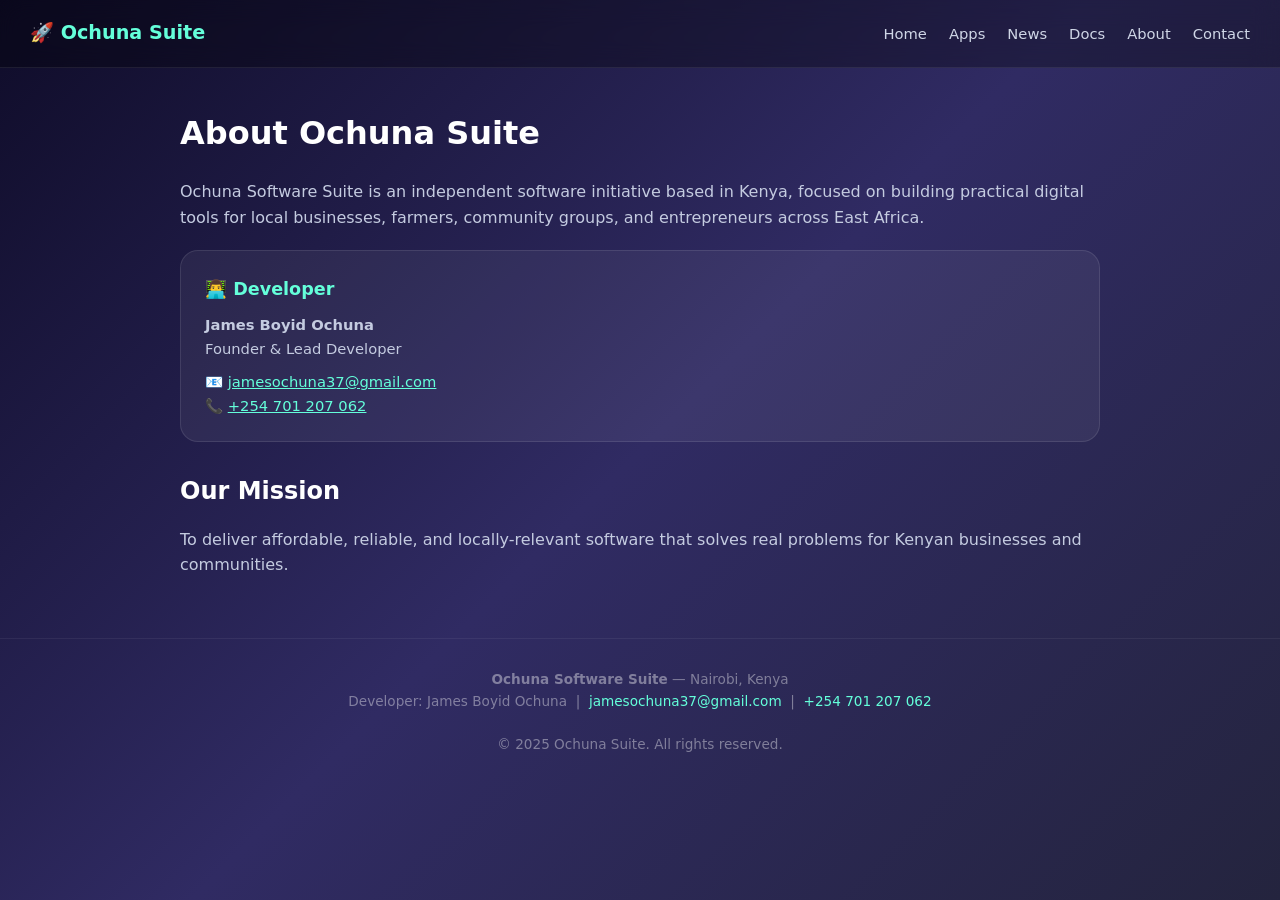
==== about.html @ acb23713 "Initial Ochuna Suite website" ====
<!DOCTYPE html>
<html lang="en">
<head>
<meta charset="UTF-8">
<meta name="viewport" content="width=device-width, initial-scale=1.0">
<title>About — Ochuna Suite</title>
<link rel="stylesheet" href="assets/style.css">
</head>
<body>
<nav>
  <div class="brand">🚀 Ochuna Suite</div>
  <ul>
    <li><a href="index.html">Home</a></li>
    <li><a href="apps.html">Apps</a></li>
    <li><a href="news.html">News</a></li>
    <li><a href="docs.html">Docs</a></li>
    <li><a href="about.html">About</a></li>
    <li><a href="contact.html">Contact</a></li>
  </ul>
</nav>
<div class="container">
<h1 style="margin-bottom:20px;">About Ochuna Suite</h1>
<p style="color:#c4cbe0; margin-bottom:20px;">
  Ochuna Software Suite is an independent software initiative based in Kenya,
  focused on building practical digital tools for local businesses, farmers,
  community groups, and entrepreneurs across East Africa.
</p>

<div class="card" style="margin-bottom:24px;">
  <h3>👨‍💻 Developer</h3>
  <p><strong>James Boyid Ochuna</strong></p>
  <p>Founder & Lead Developer</p>
  <p style="margin-top:10px;">
    📧 <a href="mailto:jamesochuna37@gmail.com" style="color:#64ffda;">jamesochuna37@gmail.com</a><br>
    📞 <a href="tel:+254701207062" style="color:#64ffda;">+254 701 207 062</a>
  </p>
</div>

<h2 style="margin:30px 0 16px;">Our Mission</h2>
<p style="color:#c4cbe0;">
  To deliver affordable, reliable, and locally-relevant software that solves
  real problems for Kenyan businesses and communities.
</p>
</div>
<footer>
  <strong>Ochuna Software Suite</strong> — Nairobi, Kenya<br>
  Developer: James Boyid Ochuna &nbsp;|&nbsp;
  <a href="mailto:jamesochuna37@gmail.com">jamesochuna37@gmail.com</a> &nbsp;|&nbsp;
  <a href="tel:+254701207062">+254 701 207 062</a>
  <br><br>
  © 2025 Ochuna Suite. All rights reserved.
</footer>
</body>
</html>
---- assets/style.css ----
* { margin:0; padding:0; box-sizing:border-box; }
body {
  font-family:'Segoe UI', system-ui, sans-serif;
  background:linear-gradient(135deg,#0f0c29,#302b63,#24243e);
  color:#fff; min-height:100vh; line-height:1.6;
}

/* Nav */
nav {
  display:flex; justify-content:space-between; align-items:center;
  padding:18px 30px; background:rgba(0,0,0,0.3);
  backdrop-filter:blur(12px); position:sticky; top:0; z-index:100;
  border-bottom:1px solid rgba(255,255,255,0.08);
}
nav .brand { font-weight:700; font-size:1.2rem; color:#64ffda; }
nav ul { display:flex; gap:22px; list-style:none; }
nav a {
  color:#cfd6e6; text-decoration:none; font-size:0.92rem;
  transition:color .2s;
}
nav a:hover, nav a.active { color:#64ffda; }

/* Container */
.container {
  max-width:960px; margin:40px auto; padding:0 20px;
}

/* Hero */
.hero {
  text-align:center; padding:60px 20px;
  background:rgba(255,255,255,0.04);
  border-radius:24px; border:1px solid rgba(255,255,255,0.08);
  margin-bottom:40px;
}
.hero h1 { font-size:2.4rem; margin-bottom:12px; }
.hero p { color:#a8b2d1; max-width:600px; margin:0 auto 24px; }

/* Cards */
.grid {
  display:grid; grid-template-columns:repeat(auto-fit,minmax(260px,1fr));
  gap:20px; margin-bottom:40px;
}
.card {
  background:rgba(255,255,255,0.06); border:1px solid rgba(255,255,255,0.1);
  border-radius:18px; padding:24px; transition:all .3s ease;
}
.card:hover {
  transform:translateY(-4px);
  border-color:#64ffda;
  box-shadow:0 0 25px rgba(100,255,218,0.12);
}
.card h3 { color:#64ffda; margin-bottom:10px; font-size:1.1rem; }
.card p { color:#c4cbe0; font-size:0.92rem; }

/* Buttons */
.btn {
  display:inline-block; padding:12px 26px; border-radius:12px;
  background:rgba(100,255,218,0.15); color:#64ffda;
  border:1px solid rgba(100,255,218,0.35);
  text-decoration:none; font-weight:600; font-size:0.9rem;
  transition:all .3s;
  cursor:pointer;
}
.btn:hover { background:rgba(100,255,218,0.25); transform:scale(1.03); }
.btn-outline {
  background:transparent; color:#cfd6e6;
  border:1px solid rgba(255,255,255,0.2);
}
.btn-outline:hover { border-color:#64ffda; color:#64ffda; }

/* News items */
.news-item {
  border-left:3px solid #64ffda; padding:14px 18px;
  background:rgba(255,255,255,0.03); margin-bottom:16px;
  border-radius:0 12px 12px 0;
}
.news-item .date { color:#64ffda; font-size:0.78rem; font-weight:600; }
.news-item h3 { margin:6px 0 8px; font-size:1.05rem; }
.news-item p { color:#b8c0d4; font-size:0.9rem; }

/* Footer */
footer {
  text-align:center; padding:30px 20px; margin-top:60px;
  color:rgba(255,255,255,0.4); font-size:0.85rem;
  border-top:1px solid rgba(255,255,255,0.06);
}
footer a { color:#64ffda; text-decoration:none; }
footer a:hover { text-decoration:underline; }

/* Forms */
form { display:grid; gap:14px; max-width:500px; margin:0 auto; }
input, textarea {
  width:100%; padding:12px 16px; border-radius:10px;
  background:rgba(255,255,255,0.06); border:1px solid rgba(255,255,255,0.12);
  color:#fff; font-family:inherit; font-size:0.92rem;
}
input:focus, textarea:focus {
  outline:none; border-color:#64ffda;
}

/* Mobile */
@media (max-width:600px) {
  nav { flex-direction:column; gap:12px; padding:14px; }
  nav ul { flex-wrap:wrap; justify-content:center; gap:14px; }
  .hero h1 { font-size:1.7rem; }
}
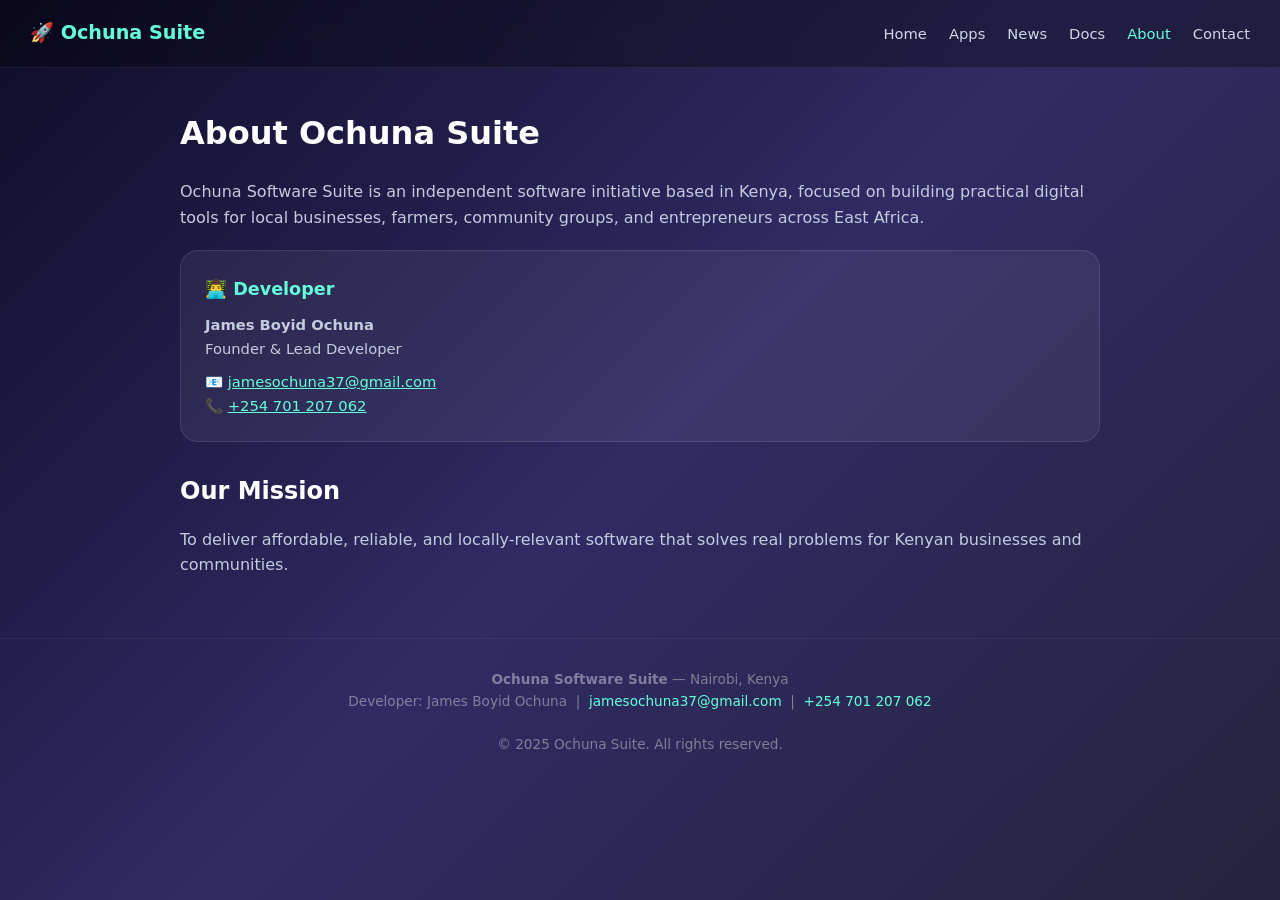
==== commit 3306b140: "Add PWA: manifest, service worker, icons, offline support" ====
--- a/about.html
+++ b/about.html
@@ -2,9 +2,14 @@
 <html lang="en">
 <head>
 <meta charset="UTF-8">
-<meta name="viewport" content="width=device-width, initial-scale=1.0">
+<meta name="viewport" content="width=device-width, initial-scale=1.0, viewport-fit=cover">
+<meta name="theme-color" content="#64ffda">
+<meta name="description" content="Ochuna Software Suite — practical software for Kenyan businesses, farmers and communities.">
 <title>About — Ochuna Suite</title>
 <link rel="stylesheet" href="assets/style.css">
+<link rel="icon" type="image/png" href="favicon.ico">
+<link rel="apple-touch-icon" href="assets/icons/apple-touch-icon.png">
+<link rel="manifest" href="manifest.json">
 </head>
 <body>
 <nav>
@@ -50,5 +55,6 @@
   <br><br>
   © 2025 Ochuna Suite. All rights reserved.
 </footer>
+<script src="assets/main.js"></script>
 </body>
 </html>
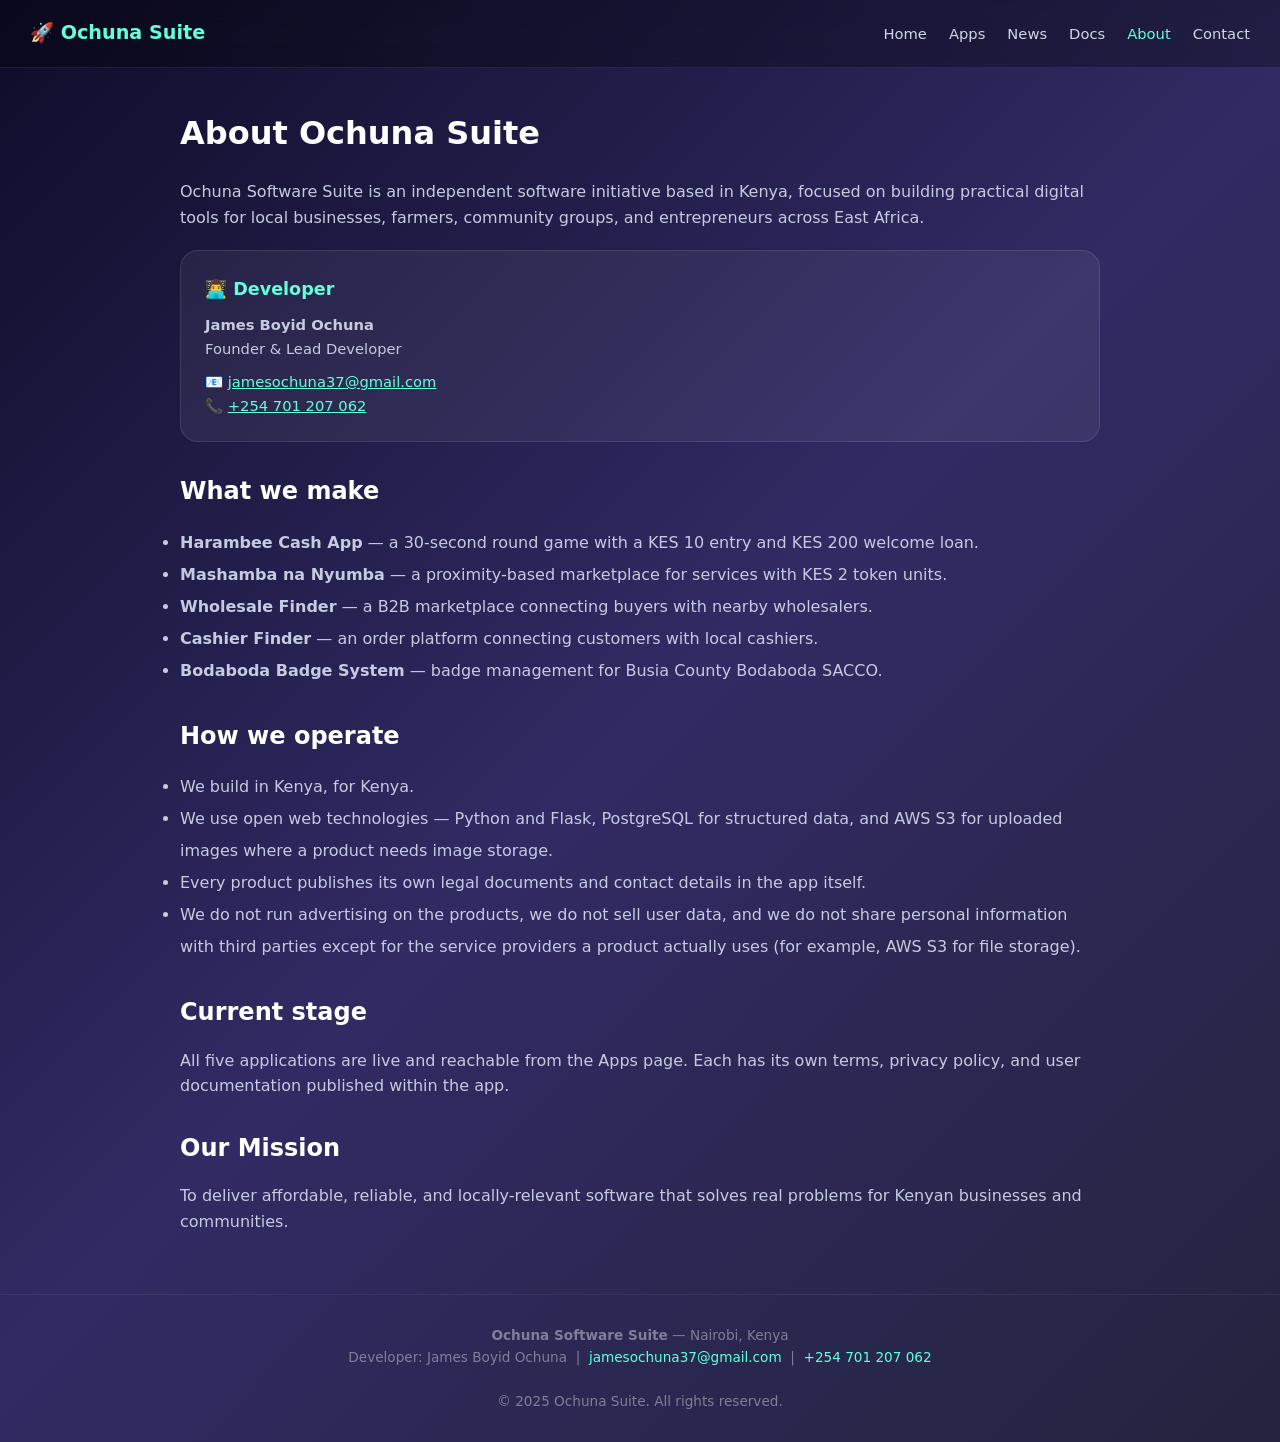
==== commit f8081670: "Company profile: five apps with factual descriptions, company facts, honest news" ====
--- a/about.html
+++ b/about.html
@@ -4,7 +4,7 @@
 <meta charset="UTF-8">
 <meta name="viewport" content="width=device-width, initial-scale=1.0, viewport-fit=cover">
 <meta name="theme-color" content="#64ffda">
-<meta name="description" content="Ochuna Software Suite — practical software for Kenyan businesses, farmers and communities.">
+<meta name="description" content="Ochuna Software Suite — practical software for Kenyan businesses, farmers, groups and communities.">
 <title>About — Ochuna Suite</title>
 <link rel="stylesheet" href="assets/style.css">
 <link rel="icon" type="image/png" href="favicon.ico">
@@ -34,12 +34,34 @@
 <div class="card" style="margin-bottom:24px;">
   <h3>👨‍💻 Developer</h3>
   <p><strong>James Boyid Ochuna</strong></p>
-  <p>Founder & Lead Developer</p>
+  <p>Founder &amp; Lead Developer</p>
   <p style="margin-top:10px;">
     📧 <a href="mailto:jamesochuna37@gmail.com" style="color:#64ffda;">jamesochuna37@gmail.com</a><br>
     📞 <a href="tel:+254701207062" style="color:#64ffda;">+254 701 207 062</a>
   </p>
 </div>
+
+<h2 style="margin:30px 0 16px;">What we make</h2>
+<ul style="color:#c4cbe0; line-height:2;">
+  <li><strong>Harambee Cash App</strong> — a 30-second round game with a KES 10 entry and KES 200 welcome loan.</li>
+  <li><strong>Mashamba na Nyumba</strong> — a proximity-based marketplace for services with KES 2 token units.</li>
+  <li><strong>Wholesale Finder</strong> — a B2B marketplace connecting buyers with nearby wholesalers.</li>
+  <li><strong>Cashier Finder</strong> — an order platform connecting customers with local cashiers.</li>
+  <li><strong>Bodaboda Badge System</strong> — badge management for Busia County Bodaboda SACCO.</li>
+</ul>
+
+<h2 style="margin:30px 0 16px;">How we operate</h2>
+<ul style="color:#c4cbe0; line-height:2;">
+  <li>We build in Kenya, for Kenya.</li>
+  <li>We use open web technologies — Python and Flask, PostgreSQL for structured data, and AWS S3 for uploaded images where a product needs image storage.</li>
+  <li>Every product publishes its own legal documents and contact details in the app itself.</li>
+  <li>We do not run advertising on the products, we do not sell user data, and we do not share personal information with third parties except for the service providers a product actually uses (for example, AWS S3 for file storage).</li>
+</ul>
+
+<h2 style="margin:30px 0 16px;">Current stage</h2>
+<p style="color:#c4cbe0;">
+  All five applications are live and reachable from the Apps page. Each has its own terms, privacy policy, and user documentation published within the app.
+</p>
 
 <h2 style="margin:30px 0 16px;">Our Mission</h2>
 <p style="color:#c4cbe0;">
